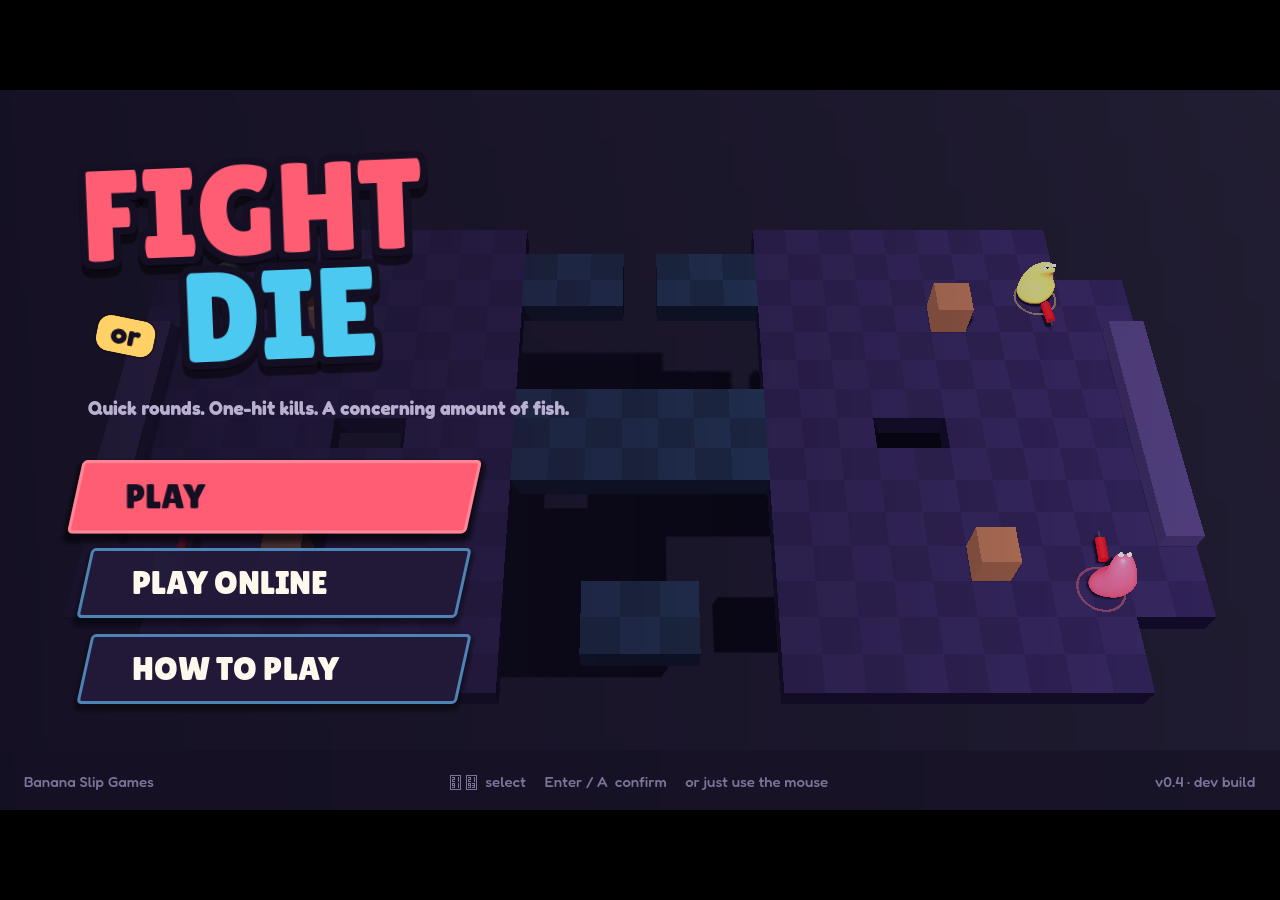
==== fight-or-die/index.html @ ff5f209b "Fight Or Die web build (2db41b6) Unlisted at /fight-or-die/, same as ghost-hunt. Single-threaded exp" ====
<!DOCTYPE html>
<html lang="en">
	<head>
		<meta charset="utf-8">
		<meta name="viewport" content="width=device-width, user-scalable=no, initial-scale=1.0">
		<title>Fight Or Die</title>
		<style>
html, body, #canvas {
	margin: 0;
	padding: 0;
	border: 0;
}

body {
	color: white;
	background-color: black;
	overflow: hidden;
	touch-action: none;
}

#canvas {
	display: block;
}

#canvas:focus {
	outline: none;
}

#status, #status-splash, #status-progress {
	position: absolute;
	left: 0;
	right: 0;
}

#status, #status-splash {
	top: 0;
	bottom: 0;
}

#status {
	background-color: #242424;
	display: flex;
	flex-direction: column;
	justify-content: center;
	align-items: center;
	visibility: hidden;
}

#status-splash {
	max-height: 100%;
	max-width: 100%;
	margin: auto;
}

#status-splash.show-image--false {
	display: none;
}

#status-splash.fullsize--true {
	height: 100%;
	width: 100%;
	object-fit: contain;
}

#status-splash.use-filter--false {
	image-rendering: pixelated;
}

#status-progress, #status-notice {
	display: none;
}

#status-progress {
	bottom: 10%;
	width: 50%;
	margin: 0 auto;
}

#status-notice {
	background-color: #5b3943;
	border-radius: 0.5rem;
	border: 1px solid #9b3943;
	color: #e0e0e0;
	font-family: 'Noto Sans', 'Droid Sans', Arial, sans-serif;
	line-height: 1.3;
	margin: 0 2rem;
	overflow: hidden;
	padding: 1rem;
	text-align: center;
	z-index: 1;
}
		</style>
		<link id="-gd-engine-icon" rel="icon" type="image/png" href="index.icon.png" />
<link rel="apple-touch-icon" href="index.apple-touch-icon.png"/>

	</head>
	<body>
		<canvas id="canvas">
			Your browser does not support the canvas tag.
		</canvas>

		<noscript>
			Your browser does not support JavaScript.
		</noscript>

		<div id="status">
			<img id="status-splash" class="show-image--true fullsize--true use-filter--true" src="index.png" alt="">
			<progress id="status-progress"></progress>
			<div id="status-notice"></div>
		</div>

		<script src="index.js"></script>
		<script>
const GODOT_CONFIG = {"args":[],"canvasResizePolicy":2,"emscriptenPoolSize":8,"ensureCrossOriginIsolationHeaders":true,"executable":"index","experimentalVK":false,"fileSizes":{"index.pck":769784,"index.wasm":39513091},"focusCanvas":true,"gdextensionLibs":[],"godotPoolSize":4};
const GODOT_THREADS_ENABLED = false;
const engine = new Engine(GODOT_CONFIG);

(function () {
	const statusOverlay = document.getElementById('status');
	const statusProgress = document.getElementById('status-progress');
	const statusNotice = document.getElementById('status-notice');

	let initializing = true;
	let statusMode = '';

	function setStatusMode(mode) {
		if (statusMode === mode || !initializing) {
			return;
		}
		if (mode === 'hidden') {
			statusOverlay.remove();
			initializing = false;
			return;
		}
		statusOverlay.style.visibility = 'visible';
		statusProgress.style.display = mode === 'progress' ? 'block' : 'none';
		statusNotice.style.display = mode === 'notice' ? 'block' : 'none';
		statusMode = mode;
	}

	function setStatusNotice(text) {
		while (statusNotice.lastChild) {
			statusNotice.removeChild(statusNotice.lastChild);
		}
		const lines = text.split('\n');
		lines.forEach((line) => {
			statusNotice.appendChild(document.createTextNode(line));
			statusNotice.appendChild(document.createElement('br'));
		});
	}

	function displayFailureNotice(err) {
		console.error(err);
		if (err instanceof Error) {
			setStatusNotice(err.message);
		} else if (typeof err === 'string') {
			setStatusNotice(err);
		} else {
			setStatusNotice('An unknown error occurred.');
		}
		setStatusMode('notice');
		initializing = false;
	}

	const missing = Engine.getMissingFeatures({
		threads: GODOT_THREADS_ENABLED,
	});

	if (missing.length !== 0) {
		if (GODOT_CONFIG['serviceWorker'] && GODOT_CONFIG['ensureCrossOriginIsolationHeaders'] && 'serviceWorker' in navigator) {
			let serviceWorkerRegistrationPromise;
			try {
				serviceWorkerRegistrationPromise = navigator.serviceWorker.getRegistration();
			} catch (err) {
				serviceWorkerRegistrationPromise = Promise.reject(new Error('Service worker registration failed.'));
			}
			// There's a chance that installing the service worker would fix the issue
			Promise.race([
				serviceWorkerRegistrationPromise.then((registration) => {
					if (registration != null) {
						return Promise.reject(new Error('Service worker already exists.'));
					}
					return registration;
				}).then(() => engine.installServiceWorker()),
				// For some reason, `getRegistration()` can stall
				new Promise((resolve) => {
					setTimeout(() => resolve(), 2000);
				}),
			]).then(() => {
				// Reload if there was no error.
				window.location.reload();
			}).catch((err) => {
				console.error('Error while registering service worker:', err);
			});
		} else {
			// Display the message as usual
			const missingMsg = 'Error\nThe following features required to run Godot projects on the Web are missing:\n';
			displayFailureNotice(missingMsg + missing.join('\n'));
		}
	} else {
		setStatusMode('progress');
		engine.startGame({
			'onProgress': function (current, total) {
				if (current > 0 && total > 0) {
					statusProgress.value = current;
					statusProgress.max = total;
				} else {
					statusProgress.removeAttribute('value');
					statusProgress.removeAttribute('max');
				}
			},
		}).then(() => {
			setStatusMode('hidden');
		}, displayFailureNotice);
	}
}());
		</script>
	</body>
</html>
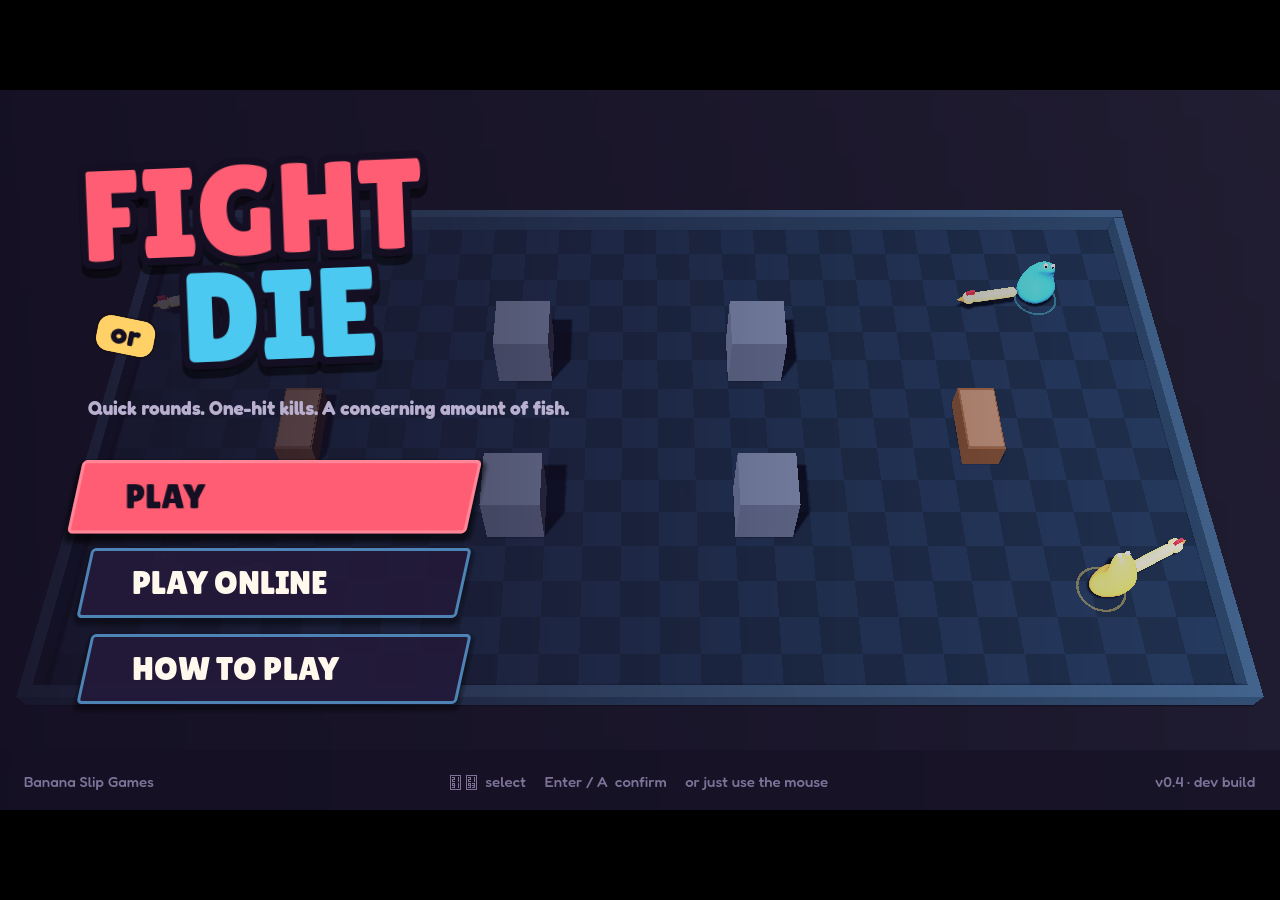
==== commit 41a40899: "Fight Or Die web build: event delivery fix Rocket explosions and other effects were being dropped or" ====
--- a/fight-or-die/index.html
+++ b/fight-or-die/index.html
@@ -111,7 +111,7 @@
 
 		<script src="index.js"></script>
 		<script>
-const GODOT_CONFIG = {"args":[],"canvasResizePolicy":2,"emscriptenPoolSize":8,"ensureCrossOriginIsolationHeaders":true,"executable":"index","experimentalVK":false,"fileSizes":{"index.pck":769784,"index.wasm":39513091},"focusCanvas":true,"gdextensionLibs":[],"godotPoolSize":4};
+const GODOT_CONFIG = {"args":[],"canvasResizePolicy":2,"emscriptenPoolSize":8,"ensureCrossOriginIsolationHeaders":true,"executable":"index","experimentalVK":false,"fileSizes":{"index.pck":769976,"index.wasm":39513091},"focusCanvas":true,"gdextensionLibs":[],"godotPoolSize":4};
 const GODOT_THREADS_ENABLED = false;
 const engine = new Engine(GODOT_CONFIG);
 
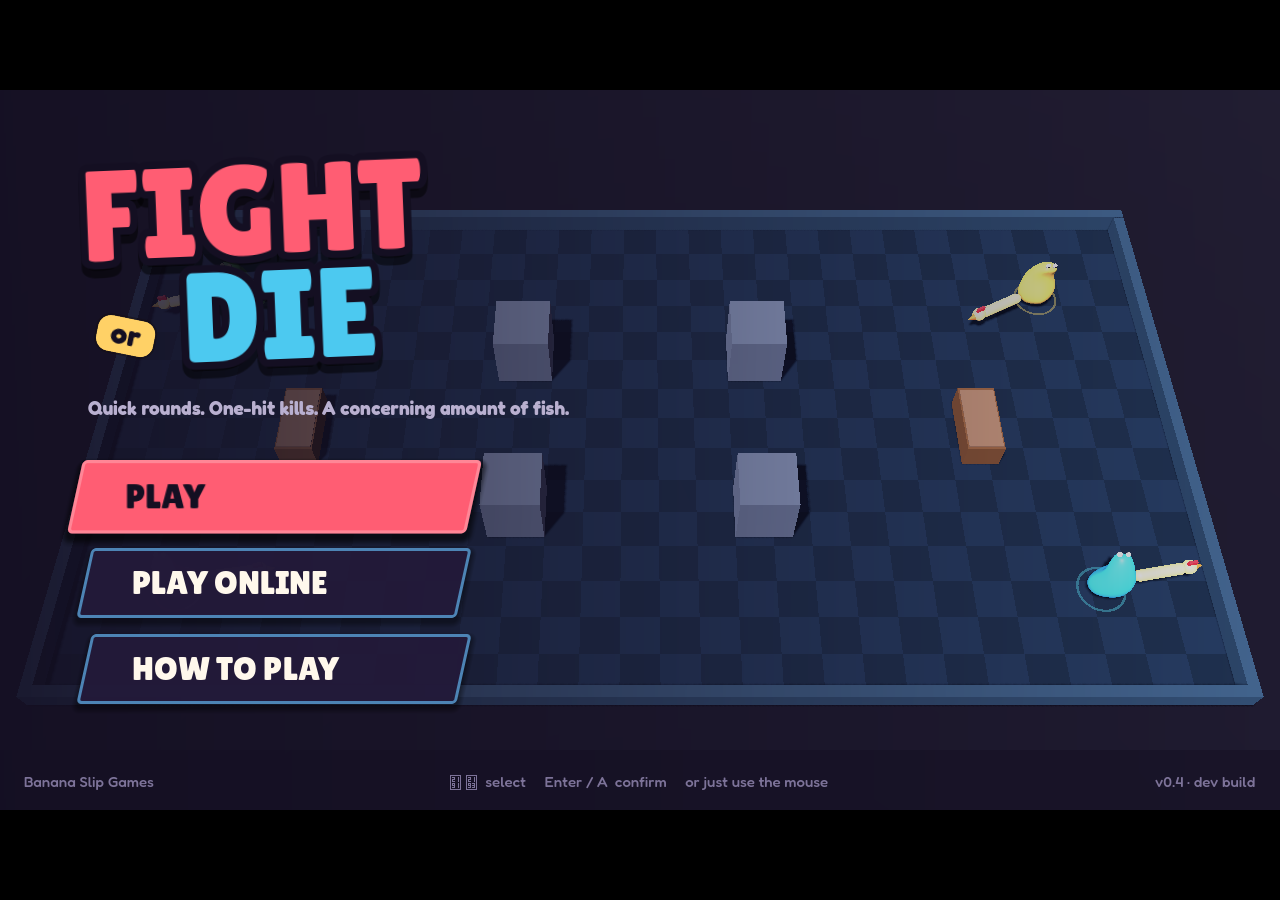
==== commit 23661baf: "Fight Or Die web build: online match setup + bots Online rooms now use the normal match setup screen" ====
--- a/fight-or-die/index.html
+++ b/fight-or-die/index.html
@@ -111,7 +111,7 @@
 
 		<script src="index.js"></script>
 		<script>
-const GODOT_CONFIG = {"args":[],"canvasResizePolicy":2,"emscriptenPoolSize":8,"ensureCrossOriginIsolationHeaders":true,"executable":"index","experimentalVK":false,"fileSizes":{"index.pck":769976,"index.wasm":39513091},"focusCanvas":true,"gdextensionLibs":[],"godotPoolSize":4};
+const GODOT_CONFIG = {"args":[],"canvasResizePolicy":2,"emscriptenPoolSize":8,"ensureCrossOriginIsolationHeaders":true,"executable":"index","experimentalVK":false,"fileSizes":{"index.pck":774456,"index.wasm":39513091},"focusCanvas":true,"gdextensionLibs":[],"godotPoolSize":4};
 const GODOT_THREADS_ENABLED = false;
 const engine = new Engine(GODOT_CONFIG);
 
